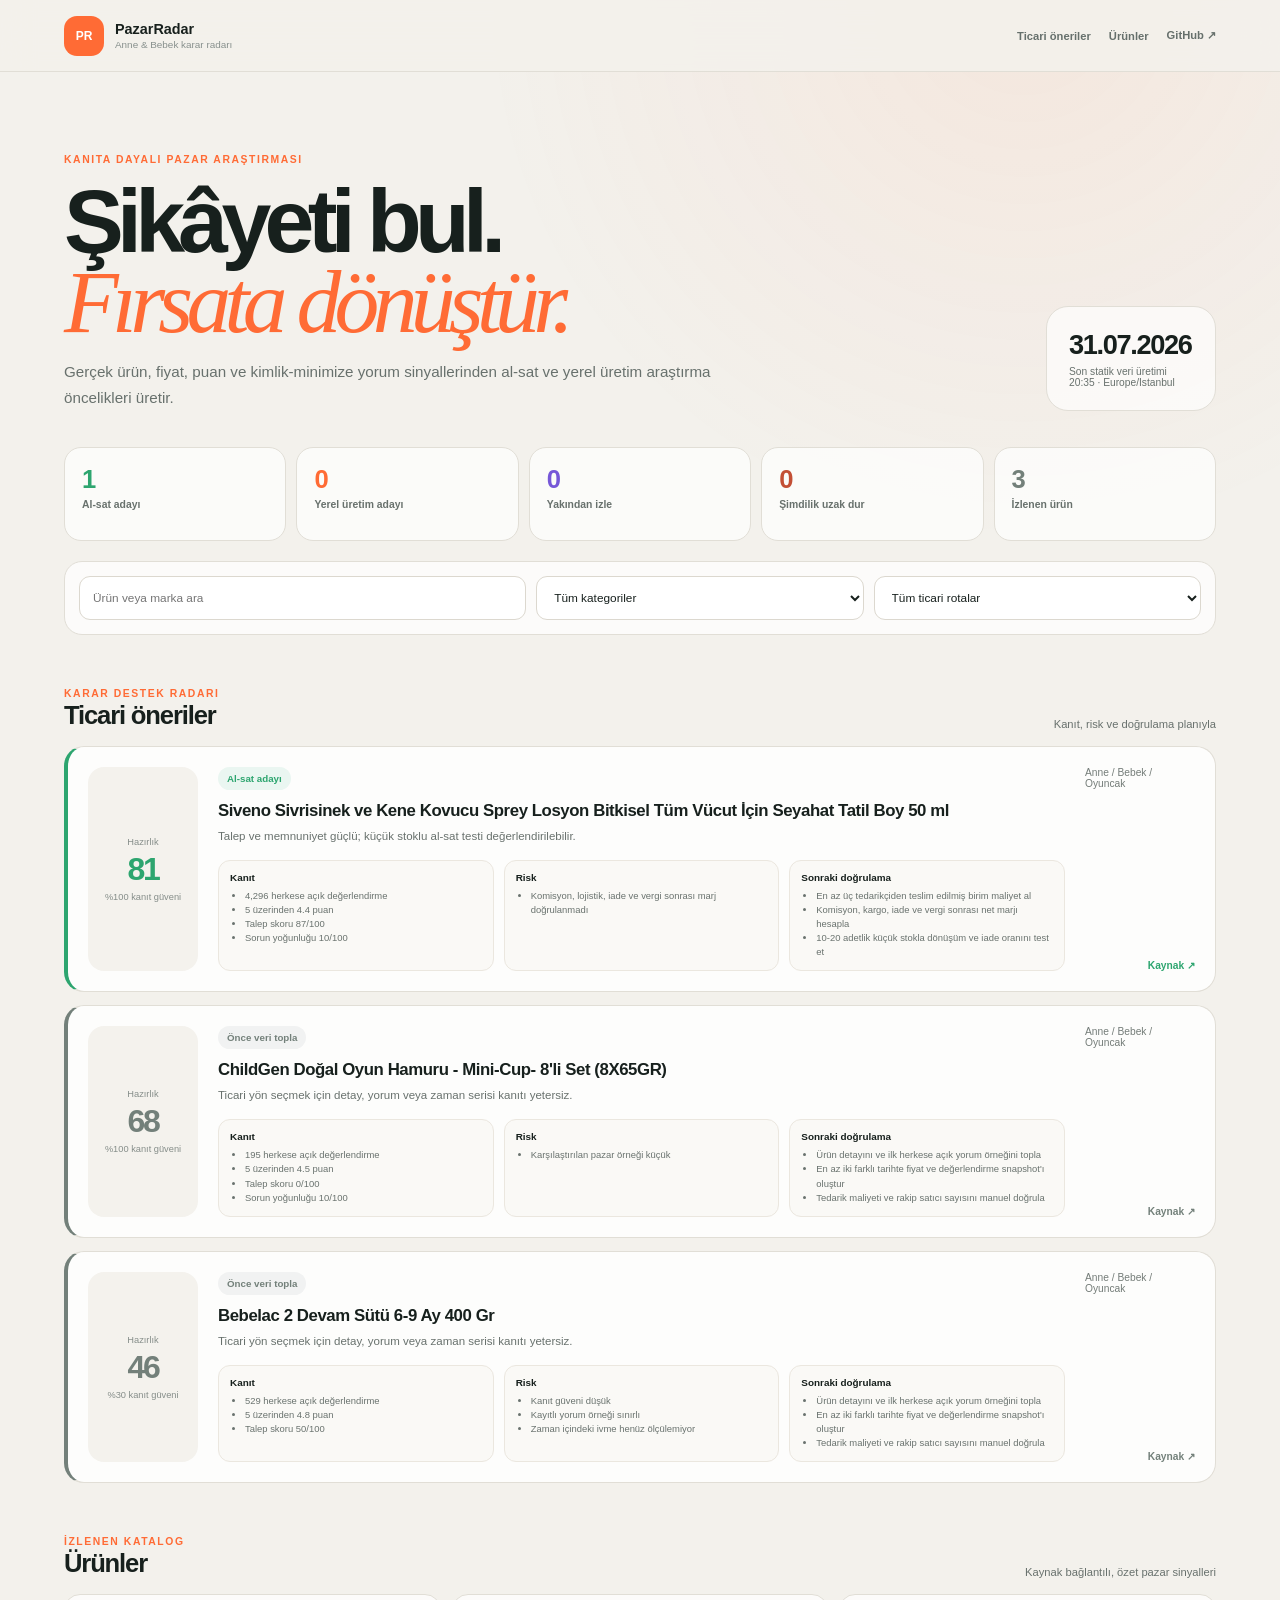
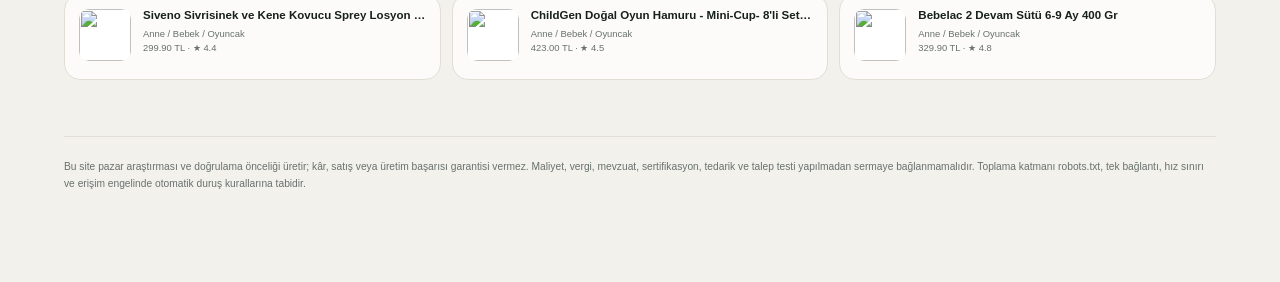
==== site/index.html @ e97edcff "feat: deliver PazarRadar v2 on GitHub" ====
<!doctype html>
<html lang="tr">
<head>
    <meta charset="utf-8">
    <meta name="viewport" content="width=device-width, initial-scale=1">
    <meta name="description" content="Anne ve bebek pazarında kanıta dayalı fırsat araştırması">
    <title>PazarRadar · Anne & Bebek Fırsat Radarı</title>
    <style>
        :root { color-scheme: light; font-family: Inter, ui-sans-serif, -apple-system, BlinkMacSystemFont, "Segoe UI", sans-serif; color: #17201d; background: #f3f1ec; --ink:#17201d; --muted:#68716d; --line:#e1ded6; --orange:#ff6b35; --green:#2da56f; --violet:#7657d8; }
        * { box-sizing: border-box; }
        body { margin: 0; min-width: 320px; min-height: 100vh; background: radial-gradient(circle at 80% 0, rgba(255,107,53,.08), transparent 34rem), #f3f1ec; }
        a { color: inherit; text-decoration: none; }
        header { position: sticky; z-index: 10; top: 0; display: flex; align-items: center; justify-content: space-between; min-height: 72px; border-bottom: 1px solid var(--line); padding: 0 clamp(22px,5vw,76px); background: rgba(243,241,236,.9); backdrop-filter: blur(16px); }
        .brand { display: flex; align-items: center; gap: 11px; }
        .mark { display: grid; width: 40px; height: 40px; place-items: center; border-radius: 13px; color: white; background: var(--orange); font-size: .75rem; font-weight: 850; }
        .brand strong,.brand small { display:block; } .brand strong { font-size:.9rem; } .brand small { margin-top:2px; color:#87908c; font-size:.62rem; }
        header nav { display:flex; align-items:center; gap:18px; color:#66706c; font-size:.7rem; font-weight:700; }
        main { width:min(1380px,100%); margin:auto; padding:clamp(38px,6vw,78px) clamp(22px,5vw,76px) 90px; }
        .hero { display:grid; grid-template-columns:minmax(0,1fr) auto; align-items:end; gap:34px; margin-bottom:36px; }
        .tag { color:var(--orange); font-size:.65rem; font-weight:850; letter-spacing:.15em; }
        h1 { max-width:850px; margin:14px 0 16px; font-size:clamp(3rem,7vw,6.4rem); line-height:.9; letter-spacing:-.075em; }
        h1 em { color:var(--orange); font-family:Georgia,serif; font-weight:400; }
        .hero p { max-width:680px; margin:0; color:var(--muted); font-size:.95rem; line-height:1.7; }
        .stamp { min-width:170px; border:1px solid var(--line); border-radius:22px; padding:22px; background:rgba(255,255,255,.68); }
        .stamp strong,.stamp span { display:block; } .stamp strong { font-size:1.7rem; letter-spacing:-.05em; } .stamp span { margin-top:5px; color:var(--muted); font-size:.64rem; }
        .stats { display:grid; grid-template-columns:repeat(5,minmax(0,1fr)); gap:10px; margin-bottom:20px; }
        .stat { min-height:94px; border:1px solid var(--line); border-radius:17px; padding:17px; background:rgba(255,255,255,.72); }
        .stat strong,.stat span { display:block; } .stat strong { color:var(--accent,#73807a); font-size:1.6rem; letter-spacing:-.05em; } .stat span { margin-top:5px; color:var(--muted); font-size:.65rem; font-weight:700; }
        .filters { display:flex; gap:10px; margin:0 0 18px; border:1px solid var(--line); border-radius:18px; padding:14px; background:rgba(255,255,255,.74); }
        input,select { width:100%; height:44px; border:1px solid #dcd8cf; border-radius:11px; padding:0 13px; outline:0; color:var(--ink); background:#fff; font:inherit; font-size:.74rem; }
        input:focus,select:focus { border-color:var(--orange); box-shadow:0 0 0 3px rgba(255,107,53,.1); }
        .search { flex:1.4; } .filter { flex:1; }
        .section-heading { display:flex; align-items:end; justify-content:space-between; gap:20px; margin:48px 0 16px; }
        .section-heading h2 { margin:0; font-size:1.6rem; letter-spacing:-.045em; } .section-heading p { margin:0; color:var(--muted); font-size:.7rem; }
        .cards { display:grid; gap:13px; }
        .card { --accent:#73807a; display:grid; grid-template-columns:110px minmax(0,1fr) 110px; gap:20px; border:1px solid var(--line); border-left:4px solid var(--accent); border-radius:20px; padding:20px; background:rgba(255,255,255,.84); }
        .route-resale { --accent:var(--green); } .route-local_production { --accent:var(--orange); } .route-watch { --accent:var(--violet); } .route-avoid { --accent:#c34f35; }
        .score { display:grid; min-height:108px; place-content:center; border-radius:16px; text-align:center; background:#f4f2ed; } .score span,.score small { color:#858d89; font-size:.58rem; } .score strong { margin:4px 0; color:var(--accent); font-size:2rem; letter-spacing:-.07em; }
        .badge { display:inline-flex; border-radius:99px; padding:6px 9px; color:var(--accent); background:color-mix(in srgb,var(--accent) 10%,white); font-size:.61rem; font-weight:800; }
        .copy h3 { margin:11px 0 7px; font-size:1.05rem; letter-spacing:-.025em; } .copy>p { margin:0; color:var(--muted); font-size:.72rem; line-height:1.55; }
        .facts { display:grid; grid-template-columns:repeat(3,minmax(0,1fr)); gap:10px; margin-top:14px; } .facts div { border:1px solid #ebe7df; border-radius:12px; padding:11px; background:#faf9f6; } .facts b { display:block; margin-bottom:6px; font-size:.62rem; } .facts ul { margin:0; padding-left:15px; color:#69726e; font-size:.59rem; line-height:1.5; }
        .action { display:grid; align-content:space-between; justify-items:end; color:#747c78; font-size:.64rem; } .action a { color:var(--accent); font-weight:800; }
        .products { display:grid; grid-template-columns:repeat(3,minmax(0,1fr)); gap:11px; }
        .product { display:grid; grid-template-columns:52px minmax(0,1fr); gap:12px; border:1px solid var(--line); border-radius:16px; padding:14px; background:rgba(255,255,255,.76); } .product img { width:52px; height:52px; border-radius:10px; object-fit:contain; background:#fff; } .product h3 { overflow:hidden; margin:0 0 6px; font-size:.72rem; text-overflow:ellipsis; white-space:nowrap; } .product p { margin:0; color:var(--muted); font-size:.59rem; line-height:1.5; }
        .empty { border:1px dashed #cfc9bd; border-radius:18px; padding:36px; color:var(--muted); text-align:center; background:rgba(255,255,255,.5); }
        footer { margin-top:56px; border-top:1px solid var(--line); padding-top:22px; color:var(--muted); font-size:.64rem; line-height:1.6; }
        [hidden] { display:none!important; }
        @media(max-width:900px){ .stats{grid-template-columns:repeat(3,1fr)} .products{grid-template-columns:repeat(2,1fr)} .card{grid-template-columns:90px minmax(0,1fr)} .action{grid-column:2;display:flex;justify-content:space-between} .facts{grid-template-columns:1fr} }
        @media(max-width:620px){ header nav a:first-child{display:none} .hero{display:block}.stamp{margin-top:22px}.stats{grid-template-columns:repeat(2,1fr)}.filters{display:grid}.products{grid-template-columns:1fr}.card{display:block}.score{min-height:80px;margin-bottom:14px}.action{display:flex;margin-top:14px} }
    </style>
</head>
<body>
    <header><a class="brand" href="./"><span class="mark">PR</span><span><strong>PazarRadar</strong><small>Anne & Bebek karar radarı</small></span></a><nav><a href="#oneriler">Ticari öneriler</a><a href="#urunler">Ürünler</a><a href="https://github.com/ozcanr17/firsat_radar">GitHub ↗</a></nav></header>
    <main>
        <section class="hero"><div><span class="tag">KANITA DAYALI PAZAR ARAŞTIRMASI</span><h1>Şikâyeti bul.<br><em>Fırsata dönüştür.</em></h1><p>Gerçek ürün, fiyat, puan ve kimlik-minimize yorum sinyallerinden al-sat ve yerel üretim araştırma öncelikleri üretir.</p></div><div class="stamp"><strong>31.07.2026</strong><span>Son statik veri üretimi<br>20:35 · Europe/Istanbul</span></div></section>
        <section class="stats">
            <div class="stat" style="--accent:var(--green)"><strong>1</strong><span>Al-sat adayı</span></div>
            <div class="stat" style="--accent:var(--orange)"><strong>0</strong><span>Yerel üretim adayı</span></div>
            <div class="stat" style="--accent:var(--violet)"><strong>0</strong><span>Yakından izle</span></div>
            <div class="stat" style="--accent:#c34f35"><strong>0</strong><span>Şimdilik uzak dur</span></div>
            <div class="stat"><strong>3</strong><span>İzlenen ürün</span></div>
        </section>
        <section class="filters"><input id="search" class="search" type="search" placeholder="Ürün veya marka ara"><select id="category" class="filter"><option value="">Tüm kategoriler</option><option value="Anne / Bebek / Oyuncak">Anne / Bebek / Oyuncak</option></select><select id="route" class="filter"><option value="">Tüm ticari rotalar</option><option value="resale">Al-sat adayı</option><option value="local_production">Yerel üretim adayı</option><option value="watch">Yakından izle</option><option value="avoid">Şimdilik uzak dur</option><option value="research">Önce veri topla</option></select></section>
        <section id="oneriler"><div class="section-heading"><div><span class="tag">KARAR DESTEK RADARI</span><h2>Ticari öneriler</h2></div><p>Kanıt, risk ve doğrulama planıyla</p></div><div class="cards" id="recommendations">
            <article class="card route-resale" data-search="siveno sivrisinek ve kene kovucu sprey losyon bitkisel tüm vücut i̇çin seyahat tatil boy 50 ml anne / bebek / oyuncak" data-category="Anne / Bebek / Oyuncak" data-route="resale"><div class="score"><span>Hazırlık</span><strong>81</strong><small>%100 kanıt güveni</small></div><div class="copy"><span class="badge">Al-sat adayı</span><h3>Siveno Sivrisinek ve Kene Kovucu Sprey Losyon Bitkisel Tüm Vücut İçin Seyahat Tatil Boy 50 ml</h3><p>Talep ve memnuniyet güçlü; küçük stoklu al-sat testi değerlendirilebilir.</p><div class="facts"><div><b>Kanıt</b><ul><li>4,296 herkese açık değerlendirme</li><li>5 üzerinden 4.4 puan</li><li>Talep skoru 87/100</li><li>Sorun yoğunluğu 10/100</li></ul></div><div><b>Risk</b><ul><li>Komisyon, lojistik, iade ve vergi sonrası marj doğrulanmadı</li></ul></div><div><b>Sonraki doğrulama</b><ul><li>En az üç tedarikçiden teslim edilmiş birim maliyet al</li><li>Komisyon, kargo, iade ve vergi sonrası net marjı hesapla</li><li>10-20 adetlik küçük stokla dönüşüm ve iade oranını test et</li></ul></div></div></div><div class="action"><span>Anne / Bebek / Oyuncak</span><a href="https://www.hepsiburada.com/siveno-sivrisinek-ve-kene-kovucu-sprey-losyon-bitkisel-tum-vucut-icin-seyahat-tatil-boy-50-ml-pm-HBC0000468T0S" target="_blank" rel="noreferrer">Kaynak ↗</a></div></article><article class="card route-research" data-search="childgen doğal oyun hamuru - mini-cup- 8&#39;li set (8x65gr) anne / bebek / oyuncak" data-category="Anne / Bebek / Oyuncak" data-route="research"><div class="score"><span>Hazırlık</span><strong>68</strong><small>%100 kanıt güveni</small></div><div class="copy"><span class="badge">Önce veri topla</span><h3>ChildGen Doğal Oyun Hamuru - Mini-Cup- 8&#39;li Set (8X65GR)</h3><p>Ticari yön seçmek için detay, yorum veya zaman serisi kanıtı yetersiz.</p><div class="facts"><div><b>Kanıt</b><ul><li>195 herkese açık değerlendirme</li><li>5 üzerinden 4.5 puan</li><li>Talep skoru 0/100</li><li>Sorun yoğunluğu 10/100</li></ul></div><div><b>Risk</b><ul><li>Karşılaştırılan pazar örneği küçük</li></ul></div><div><b>Sonraki doğrulama</b><ul><li>Ürün detayını ve ilk herkese açık yorum örneğini topla</li><li>En az iki farklı tarihte fiyat ve değerlendirme snapshot&#39;ı oluştur</li><li>Tedarik maliyeti ve rakip satıcı sayısını manuel doğrula</li></ul></div></div></div><div class="action"><span>Anne / Bebek / Oyuncak</span><a href="https://www.hepsiburada.com/dogal-oyun-hamuru-mini-cup-8-li-set-8x65gr-pm-HBC00008K2H79" target="_blank" rel="noreferrer">Kaynak ↗</a></div></article><article class="card route-research" data-search="bebelac 2 devam sütü 6-9 ay 400 gr anne / bebek / oyuncak" data-category="Anne / Bebek / Oyuncak" data-route="research"><div class="score"><span>Hazırlık</span><strong>46</strong><small>%30 kanıt güveni</small></div><div class="copy"><span class="badge">Önce veri topla</span><h3>Bebelac 2 Devam Sütü 6-9 Ay 400 Gr</h3><p>Ticari yön seçmek için detay, yorum veya zaman serisi kanıtı yetersiz.</p><div class="facts"><div><b>Kanıt</b><ul><li>529 herkese açık değerlendirme</li><li>5 üzerinden 4.8 puan</li><li>Talep skoru 50/100</li></ul></div><div><b>Risk</b><ul><li>Kanıt güveni düşük</li><li>Kayıtlı yorum örneği sınırlı</li><li>Zaman içindeki ivme henüz ölçülemiyor</li></ul></div><div><b>Sonraki doğrulama</b><ul><li>Ürün detayını ve ilk herkese açık yorum örneğini topla</li><li>En az iki farklı tarihte fiyat ve değerlendirme snapshot&#39;ı oluştur</li><li>Tedarik maliyeti ve rakip satıcı sayısını manuel doğrula</li></ul></div></div></div><div class="action"><span>Anne / Bebek / Oyuncak</span><a href="https://www.hepsiburada.com/bebelac-2-devam-sutu-6-9-ay-400-gr-pm-HBC00001B6IL4" target="_blank" rel="noreferrer">Kaynak ↗</a></div></article>
            
        </div></section>
        <section id="urunler"><div class="section-heading"><div><span class="tag">İZLENEN KATALOG</span><h2>Ürünler</h2></div><p>Kaynak bağlantılı, özet pazar sinyalleri</p></div><div class="products" id="products"><a class="product" href="https://www.hepsiburada.com/siveno-sivrisinek-ve-kene-kovucu-sprey-losyon-bitkisel-tum-vucut-icin-seyahat-tatil-boy-50-ml-pm-HBC0000468T0S" target="_blank" rel="noreferrer" data-search="siveno sivrisinek ve kene kovucu sprey losyon bitkisel tüm vücut i̇çin seyahat tatil boy 50 ml siveno anne / bebek / oyuncak" data-category="Anne / Bebek / Oyuncak"><span><img src="https://productimages.hepsiburada.net/s/777/222-222/110001718764145.jpg/format:webp" alt=""></span><span><h3>Siveno Sivrisinek ve Kene Kovucu Sprey Losyon Bitkisel Tüm Vücut İçin Seyahat Tatil Boy 50 ml</h3><p>Anne / Bebek / Oyuncak<br>299.90 TL · ★ 4.4</p></span></a><a class="product" href="https://www.hepsiburada.com/dogal-oyun-hamuru-mini-cup-8-li-set-8x65gr-pm-HBC00008K2H79" target="_blank" rel="noreferrer" data-search="childgen doğal oyun hamuru - mini-cup- 8&#39;li set (8x65gr) childgen anne / bebek / oyuncak" data-category="Anne / Bebek / Oyuncak"><span><img src="https://productimages.hepsiburada.net/s/777/222-222/110001692011726.jpg/format:webp" alt=""></span><span><h3>ChildGen Doğal Oyun Hamuru - Mini-Cup- 8&#39;li Set (8X65GR)</h3><p>Anne / Bebek / Oyuncak<br>423.00 TL · ★ 4.5</p></span></a><a class="product" href="https://www.hepsiburada.com/bebelac-2-devam-sutu-6-9-ay-400-gr-pm-HBC00001B6IL4" target="_blank" rel="noreferrer" data-search="bebelac 2 devam sütü 6-9 ay 400 gr  anne / bebek / oyuncak" data-category="Anne / Bebek / Oyuncak"><span><img src="https://productimages.hepsiburada.net/s/777/222-222/110001144560811.jpg/format:webp" alt=""></span><span><h3>Bebelac 2 Devam Sütü 6-9 Ay 400 Gr</h3><p>Anne / Bebek / Oyuncak<br>329.90 TL · ★ 4.8</p></span></a></div></section>
        <footer>Bu site pazar araştırması ve doğrulama önceliği üretir; kâr, satış veya üretim başarısı garantisi vermez. Maliyet, vergi, mevzuat, sertifikasyon, tedarik ve talep testi yapılmadan sermaye bağlanmamalıdır. Toplama katmanı robots.txt, tek bağlantı, hız sınırı ve erişim engelinde otomatik duruş kurallarına tabidir.</footer>
    </main>
    <script>
        const search=document.getElementById('search');const category=document.getElementById('category');const route=document.getElementById('route');const apply=()=>{const q=search.value.toLocaleLowerCase('tr-TR').trim();document.querySelectorAll('[data-search]').forEach(card=>{const searchMatch=!q||card.dataset.search.includes(q);const categoryMatch=!category.value||card.dataset.category===category.value;const routeMatch=!card.dataset.route||!route.value||card.dataset.route===route.value;card.hidden=!(searchMatch&&categoryMatch&&routeMatch)});};search.addEventListener('input',apply);category.addEventListener('change',apply);route.addEventListener('change',apply);
    </script>
</body>
</html>
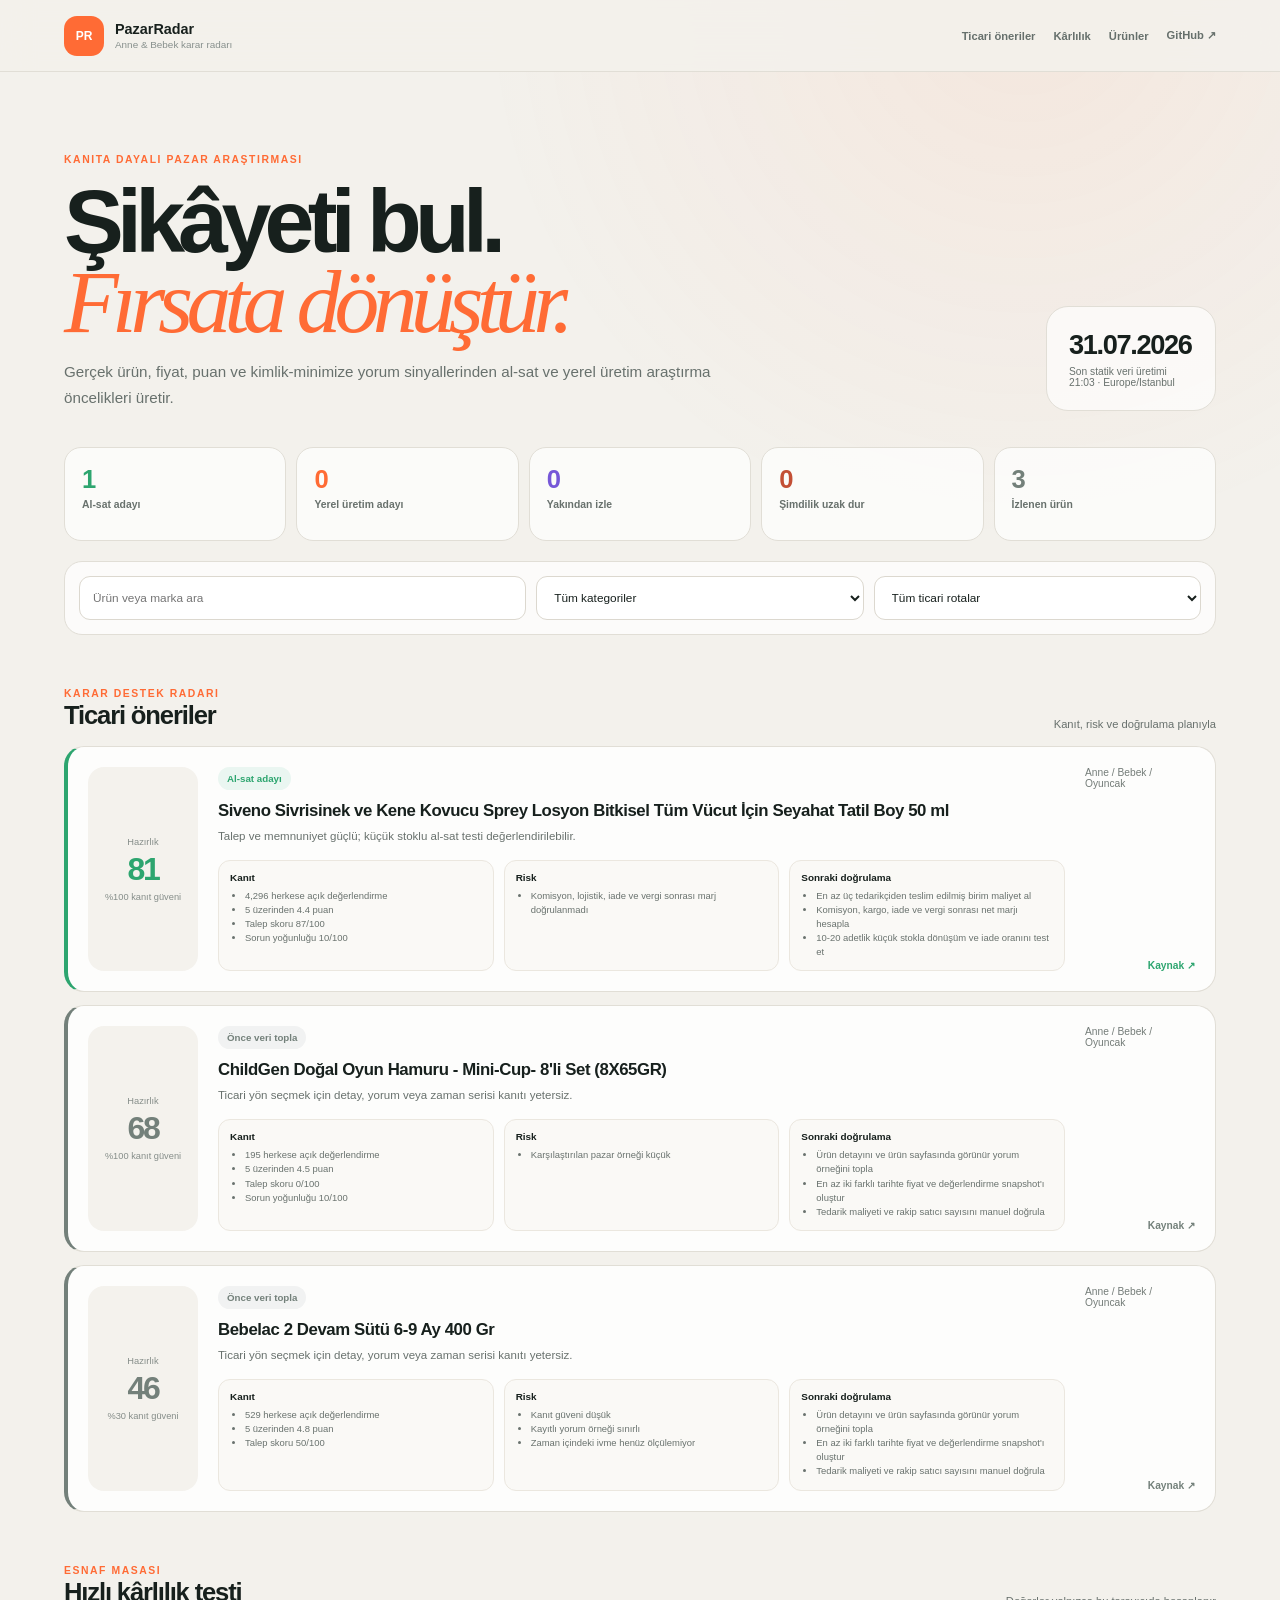
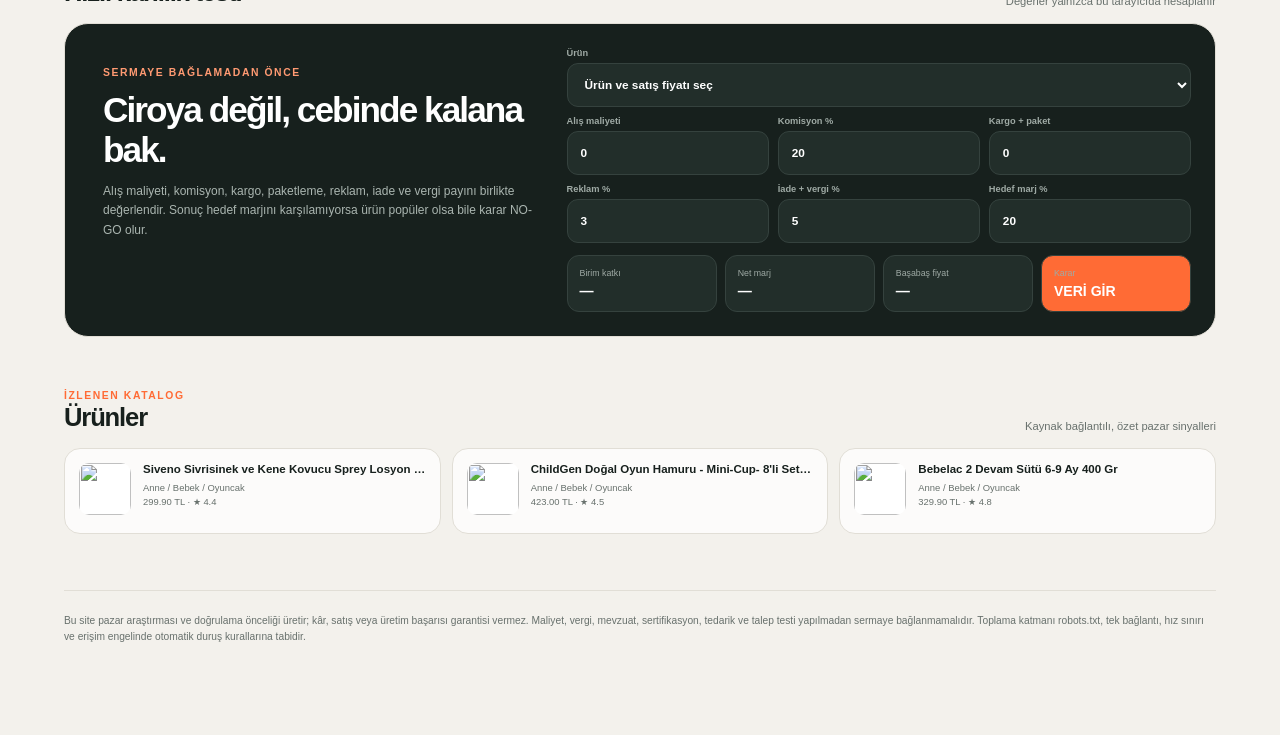
==== commit 19b3ea1f: "feat: add merchant trade desk and watchlist intelligence" ====
--- a/site/index.html
+++ b/site/index.html
@@ -38,21 +38,26 @@
         .score { display:grid; min-height:108px; place-content:center; border-radius:16px; text-align:center; background:#f4f2ed; } .score span,.score small { color:#858d89; font-size:.58rem; } .score strong { margin:4px 0; color:var(--accent); font-size:2rem; letter-spacing:-.07em; }
         .badge { display:inline-flex; border-radius:99px; padding:6px 9px; color:var(--accent); background:color-mix(in srgb,var(--accent) 10%,white); font-size:.61rem; font-weight:800; }
         .copy h3 { margin:11px 0 7px; font-size:1.05rem; letter-spacing:-.025em; } .copy>p { margin:0; color:var(--muted); font-size:.72rem; line-height:1.55; }
+        .mini-economics { display:flex; gap:8px; margin-top:12px; } .mini-economics span { border-radius:9px; padding:8px 10px; color:#5f6964; background:#eeece6; font-size:.59rem; font-weight:750; } .mini-economics .go { color:#fff; background:var(--green); } .mini-economics .no_go { color:#fff; background:var(--orange); }
         .facts { display:grid; grid-template-columns:repeat(3,minmax(0,1fr)); gap:10px; margin-top:14px; } .facts div { border:1px solid #ebe7df; border-radius:12px; padding:11px; background:#faf9f6; } .facts b { display:block; margin-bottom:6px; font-size:.62rem; } .facts ul { margin:0; padding-left:15px; color:#69726e; font-size:.59rem; line-height:1.5; }
         .action { display:grid; align-content:space-between; justify-items:end; color:#747c78; font-size:.64rem; } .action a { color:var(--accent); font-weight:800; }
         .products { display:grid; grid-template-columns:repeat(3,minmax(0,1fr)); gap:11px; }
         .product { display:grid; grid-template-columns:52px minmax(0,1fr); gap:12px; border:1px solid var(--line); border-radius:16px; padding:14px; background:rgba(255,255,255,.76); } .product img { width:52px; height:52px; border-radius:10px; object-fit:contain; background:#fff; } .product h3 { overflow:hidden; margin:0 0 6px; font-size:.72rem; text-overflow:ellipsis; white-space:nowrap; } .product p { margin:0; color:var(--muted); font-size:.59rem; line-height:1.5; }
         .empty { border:1px dashed #cfc9bd; border-radius:18px; padding:36px; color:var(--muted); text-align:center; background:rgba(255,255,255,.5); }
+        .calculator { display:grid; grid-template-columns:minmax(0,.85fr) minmax(0,1.15fr); gap:16px; border:1px solid var(--line); border-radius:24px; padding:24px; background:#17201d; color:#fff; }
+        .calculator-copy { padding:14px; } .calculator-copy .tag { color:#ff9a72; } .calculator-copy h2 { margin:10px 0 12px; font-size:2.2rem; letter-spacing:-.055em; } .calculator-copy p { color:#aab5b0; font-size:.75rem; line-height:1.65; }
+        .calculator-fields { display:grid; grid-template-columns:repeat(3,minmax(0,1fr)); gap:9px; } .calculator-fields label { display:grid; gap:5px; color:#9faaa5; font-size:.58rem; font-weight:750; } .calculator-fields label.wide { grid-column:1/-1; } .calculator-fields input,.calculator-fields select { border-color:#35423e; color:#fff; background:#222e2a; }
+        .calculator-result { display:grid; grid-template-columns:repeat(4,minmax(0,1fr)); gap:8px; margin-top:12px; } .calculator-result div { border:1px solid #35423e; border-radius:12px; padding:12px; background:#222e2a; } .calculator-result span,.calculator-result strong { display:block; } .calculator-result span { color:#9faaa5; font-size:.55rem; } .calculator-result strong { margin-top:5px; font-size:.88rem; } .calculator-result .decision { color:#fff; background:var(--orange); } .calculator-result .decision.go { background:var(--green); }
         footer { margin-top:56px; border-top:1px solid var(--line); padding-top:22px; color:var(--muted); font-size:.64rem; line-height:1.6; }
         [hidden] { display:none!important; }
-        @media(max-width:900px){ .stats{grid-template-columns:repeat(3,1fr)} .products{grid-template-columns:repeat(2,1fr)} .card{grid-template-columns:90px minmax(0,1fr)} .action{grid-column:2;display:flex;justify-content:space-between} .facts{grid-template-columns:1fr} }
-        @media(max-width:620px){ header nav a:first-child{display:none} .hero{display:block}.stamp{margin-top:22px}.stats{grid-template-columns:repeat(2,1fr)}.filters{display:grid}.products{grid-template-columns:1fr}.card{display:block}.score{min-height:80px;margin-bottom:14px}.action{display:flex;margin-top:14px} }
+        @media(max-width:900px){ .stats{grid-template-columns:repeat(3,1fr)} .products{grid-template-columns:repeat(2,1fr)} .card{grid-template-columns:90px minmax(0,1fr)} .action{grid-column:2;display:flex;justify-content:space-between} .facts{grid-template-columns:1fr} .calculator{grid-template-columns:1fr} }
+        @media(max-width:620px){ header nav a:first-child{display:none} .hero{display:block}.stamp{margin-top:22px}.stats{grid-template-columns:repeat(2,1fr)}.filters{display:grid}.products{grid-template-columns:1fr}.card{display:block}.score{min-height:80px;margin-bottom:14px}.action{display:flex;margin-top:14px}.calculator{padding:14px}.calculator-fields{grid-template-columns:repeat(2,1fr)}.calculator-result{grid-template-columns:repeat(2,1fr)} }
     </style>
 </head>
 <body>
-    <header><a class="brand" href="./"><span class="mark">PR</span><span><strong>PazarRadar</strong><small>Anne & Bebek karar radarı</small></span></a><nav><a href="#oneriler">Ticari öneriler</a><a href="#urunler">Ürünler</a><a href="https://github.com/ozcanr17/firsat_radar">GitHub ↗</a></nav></header>
+    <header><a class="brand" href="./"><span class="mark">PR</span><span><strong>PazarRadar</strong><small>Anne & Bebek karar radarı</small></span></a><nav><a href="#oneriler">Ticari öneriler</a><a href="#hesap">Kârlılık</a><a href="#urunler">Ürünler</a><a href="https://github.com/ozcanr17/firsat_radar">GitHub ↗</a></nav></header>
     <main>
-        <section class="hero"><div><span class="tag">KANITA DAYALI PAZAR ARAŞTIRMASI</span><h1>Şikâyeti bul.<br><em>Fırsata dönüştür.</em></h1><p>Gerçek ürün, fiyat, puan ve kimlik-minimize yorum sinyallerinden al-sat ve yerel üretim araştırma öncelikleri üretir.</p></div><div class="stamp"><strong>31.07.2026</strong><span>Son statik veri üretimi<br>20:35 · Europe/Istanbul</span></div></section>
+        <section class="hero"><div><span class="tag">KANITA DAYALI PAZAR ARAŞTIRMASI</span><h1>Şikâyeti bul.<br><em>Fırsata dönüştür.</em></h1><p>Gerçek ürün, fiyat, puan ve kimlik-minimize yorum sinyallerinden al-sat ve yerel üretim araştırma öncelikleri üretir.</p></div><div class="stamp"><strong>31.07.2026</strong><span>Son statik veri üretimi<br>21:03 · Europe/Istanbul</span></div></section>
         <section class="stats">
             <div class="stat" style="--accent:var(--green)"><strong>1</strong><span>Al-sat adayı</span></div>
             <div class="stat" style="--accent:var(--orange)"><strong>0</strong><span>Yerel üretim adayı</span></div>
@@ -62,14 +67,16 @@
         </section>
         <section class="filters"><input id="search" class="search" type="search" placeholder="Ürün veya marka ara"><select id="category" class="filter"><option value="">Tüm kategoriler</option><option value="Anne / Bebek / Oyuncak">Anne / Bebek / Oyuncak</option></select><select id="route" class="filter"><option value="">Tüm ticari rotalar</option><option value="resale">Al-sat adayı</option><option value="local_production">Yerel üretim adayı</option><option value="watch">Yakından izle</option><option value="avoid">Şimdilik uzak dur</option><option value="research">Önce veri topla</option></select></section>
         <section id="oneriler"><div class="section-heading"><div><span class="tag">KARAR DESTEK RADARI</span><h2>Ticari öneriler</h2></div><p>Kanıt, risk ve doğrulama planıyla</p></div><div class="cards" id="recommendations">
-            <article class="card route-resale" data-search="siveno sivrisinek ve kene kovucu sprey losyon bitkisel tüm vücut i̇çin seyahat tatil boy 50 ml anne / bebek / oyuncak" data-category="Anne / Bebek / Oyuncak" data-route="resale"><div class="score"><span>Hazırlık</span><strong>81</strong><small>%100 kanıt güveni</small></div><div class="copy"><span class="badge">Al-sat adayı</span><h3>Siveno Sivrisinek ve Kene Kovucu Sprey Losyon Bitkisel Tüm Vücut İçin Seyahat Tatil Boy 50 ml</h3><p>Talep ve memnuniyet güçlü; küçük stoklu al-sat testi değerlendirilebilir.</p><div class="facts"><div><b>Kanıt</b><ul><li>4,296 herkese açık değerlendirme</li><li>5 üzerinden 4.4 puan</li><li>Talep skoru 87/100</li><li>Sorun yoğunluğu 10/100</li></ul></div><div><b>Risk</b><ul><li>Komisyon, lojistik, iade ve vergi sonrası marj doğrulanmadı</li></ul></div><div><b>Sonraki doğrulama</b><ul><li>En az üç tedarikçiden teslim edilmiş birim maliyet al</li><li>Komisyon, kargo, iade ve vergi sonrası net marjı hesapla</li><li>10-20 adetlik küçük stokla dönüşüm ve iade oranını test et</li></ul></div></div></div><div class="action"><span>Anne / Bebek / Oyuncak</span><a href="https://www.hepsiburada.com/siveno-sivrisinek-ve-kene-kovucu-sprey-losyon-bitkisel-tum-vucut-icin-seyahat-tatil-boy-50-ml-pm-HBC0000468T0S" target="_blank" rel="noreferrer">Kaynak ↗</a></div></article><article class="card route-research" data-search="childgen doğal oyun hamuru - mini-cup- 8&#39;li set (8x65gr) anne / bebek / oyuncak" data-category="Anne / Bebek / Oyuncak" data-route="research"><div class="score"><span>Hazırlık</span><strong>68</strong><small>%100 kanıt güveni</small></div><div class="copy"><span class="badge">Önce veri topla</span><h3>ChildGen Doğal Oyun Hamuru - Mini-Cup- 8&#39;li Set (8X65GR)</h3><p>Ticari yön seçmek için detay, yorum veya zaman serisi kanıtı yetersiz.</p><div class="facts"><div><b>Kanıt</b><ul><li>195 herkese açık değerlendirme</li><li>5 üzerinden 4.5 puan</li><li>Talep skoru 0/100</li><li>Sorun yoğunluğu 10/100</li></ul></div><div><b>Risk</b><ul><li>Karşılaştırılan pazar örneği küçük</li></ul></div><div><b>Sonraki doğrulama</b><ul><li>Ürün detayını ve ilk herkese açık yorum örneğini topla</li><li>En az iki farklı tarihte fiyat ve değerlendirme snapshot&#39;ı oluştur</li><li>Tedarik maliyeti ve rakip satıcı sayısını manuel doğrula</li></ul></div></div></div><div class="action"><span>Anne / Bebek / Oyuncak</span><a href="https://www.hepsiburada.com/dogal-oyun-hamuru-mini-cup-8-li-set-8x65gr-pm-HBC00008K2H79" target="_blank" rel="noreferrer">Kaynak ↗</a></div></article><article class="card route-research" data-search="bebelac 2 devam sütü 6-9 ay 400 gr anne / bebek / oyuncak" data-category="Anne / Bebek / Oyuncak" data-route="research"><div class="score"><span>Hazırlık</span><strong>46</strong><small>%30 kanıt güveni</small></div><div class="copy"><span class="badge">Önce veri topla</span><h3>Bebelac 2 Devam Sütü 6-9 Ay 400 Gr</h3><p>Ticari yön seçmek için detay, yorum veya zaman serisi kanıtı yetersiz.</p><div class="facts"><div><b>Kanıt</b><ul><li>529 herkese açık değerlendirme</li><li>5 üzerinden 4.8 puan</li><li>Talep skoru 50/100</li></ul></div><div><b>Risk</b><ul><li>Kanıt güveni düşük</li><li>Kayıtlı yorum örneği sınırlı</li><li>Zaman içindeki ivme henüz ölçülemiyor</li></ul></div><div><b>Sonraki doğrulama</b><ul><li>Ürün detayını ve ilk herkese açık yorum örneğini topla</li><li>En az iki farklı tarihte fiyat ve değerlendirme snapshot&#39;ı oluştur</li><li>Tedarik maliyeti ve rakip satıcı sayısını manuel doğrula</li></ul></div></div></div><div class="action"><span>Anne / Bebek / Oyuncak</span><a href="https://www.hepsiburada.com/bebelac-2-devam-sutu-6-9-ay-400-gr-pm-HBC00001B6IL4" target="_blank" rel="noreferrer">Kaynak ↗</a></div></article>
+            <article class="card route-resale" data-search="siveno sivrisinek ve kene kovucu sprey losyon bitkisel tüm vücut i̇çin seyahat tatil boy 50 ml anne / bebek / oyuncak" data-category="Anne / Bebek / Oyuncak" data-route="resale"><div class="score"><span>Hazırlık</span><strong>81</strong><small>%100 kanıt güveni</small></div><div class="copy"><span class="badge">Al-sat adayı</span><h3>Siveno Sivrisinek ve Kene Kovucu Sprey Losyon Bitkisel Tüm Vücut İçin Seyahat Tatil Boy 50 ml</h3><p>Talep ve memnuniyet güçlü; küçük stoklu al-sat testi değerlendirilebilir.</p><div class="facts"><div><b>Kanıt</b><ul><li>4,296 herkese açık değerlendirme</li><li>5 üzerinden 4.4 puan</li><li>Talep skoru 87/100</li><li>Sorun yoğunluğu 10/100</li></ul></div><div><b>Risk</b><ul><li>Komisyon, lojistik, iade ve vergi sonrası marj doğrulanmadı</li></ul></div><div><b>Sonraki doğrulama</b><ul><li>En az üç tedarikçiden teslim edilmiş birim maliyet al</li><li>Komisyon, kargo, iade ve vergi sonrası net marjı hesapla</li><li>10-20 adetlik küçük stokla dönüşüm ve iade oranını test et</li></ul></div></div></div><div class="action"><span>Anne / Bebek / Oyuncak</span><a href="https://www.hepsiburada.com/siveno-sivrisinek-ve-kene-kovucu-sprey-losyon-bitkisel-tum-vucut-icin-seyahat-tatil-boy-50-ml-pm-HBC0000468T0S" target="_blank" rel="noreferrer">Kaynak ↗</a></div></article><article class="card route-research" data-search="childgen doğal oyun hamuru - mini-cup- 8&#39;li set (8x65gr) anne / bebek / oyuncak" data-category="Anne / Bebek / Oyuncak" data-route="research"><div class="score"><span>Hazırlık</span><strong>68</strong><small>%100 kanıt güveni</small></div><div class="copy"><span class="badge">Önce veri topla</span><h3>ChildGen Doğal Oyun Hamuru - Mini-Cup- 8&#39;li Set (8X65GR)</h3><p>Ticari yön seçmek için detay, yorum veya zaman serisi kanıtı yetersiz.</p><div class="facts"><div><b>Kanıt</b><ul><li>195 herkese açık değerlendirme</li><li>5 üzerinden 4.5 puan</li><li>Talep skoru 0/100</li><li>Sorun yoğunluğu 10/100</li></ul></div><div><b>Risk</b><ul><li>Karşılaştırılan pazar örneği küçük</li></ul></div><div><b>Sonraki doğrulama</b><ul><li>Ürün detayını ve ürün sayfasında görünür yorum örneğini topla</li><li>En az iki farklı tarihte fiyat ve değerlendirme snapshot&#39;ı oluştur</li><li>Tedarik maliyeti ve rakip satıcı sayısını manuel doğrula</li></ul></div></div></div><div class="action"><span>Anne / Bebek / Oyuncak</span><a href="https://www.hepsiburada.com/dogal-oyun-hamuru-mini-cup-8-li-set-8x65gr-pm-HBC00008K2H79" target="_blank" rel="noreferrer">Kaynak ↗</a></div></article><article class="card route-research" data-search="bebelac 2 devam sütü 6-9 ay 400 gr anne / bebek / oyuncak" data-category="Anne / Bebek / Oyuncak" data-route="research"><div class="score"><span>Hazırlık</span><strong>46</strong><small>%30 kanıt güveni</small></div><div class="copy"><span class="badge">Önce veri topla</span><h3>Bebelac 2 Devam Sütü 6-9 Ay 400 Gr</h3><p>Ticari yön seçmek için detay, yorum veya zaman serisi kanıtı yetersiz.</p><div class="facts"><div><b>Kanıt</b><ul><li>529 herkese açık değerlendirme</li><li>5 üzerinden 4.8 puan</li><li>Talep skoru 50/100</li></ul></div><div><b>Risk</b><ul><li>Kanıt güveni düşük</li><li>Kayıtlı yorum örneği sınırlı</li><li>Zaman içindeki ivme henüz ölçülemiyor</li></ul></div><div><b>Sonraki doğrulama</b><ul><li>Ürün detayını ve ürün sayfasında görünür yorum örneğini topla</li><li>En az iki farklı tarihte fiyat ve değerlendirme snapshot&#39;ı oluştur</li><li>Tedarik maliyeti ve rakip satıcı sayısını manuel doğrula</li></ul></div></div></div><div class="action"><span>Anne / Bebek / Oyuncak</span><a href="https://www.hepsiburada.com/bebelac-2-devam-sutu-6-9-ay-400-gr-pm-HBC00001B6IL4" target="_blank" rel="noreferrer">Kaynak ↗</a></div></article>
             
         </div></section>
+        <section id="hesap"><div class="section-heading"><div><span class="tag">ESNAF MASASI</span><h2>Hızlı kârlılık testi</h2></div><p>Değerler yalnızca bu tarayıcıda hesaplanır</p></div><div class="calculator"><div class="calculator-copy"><span class="tag">SERMAYE BAĞLAMADAN ÖNCE</span><h2>Ciroya değil, cebinde kalana bak.</h2><p>Alış maliyeti, komisyon, kargo, paketleme, reklam, iade ve vergi payını birlikte değerlendir. Sonuç hedef marjını karşılamıyorsa ürün popüler olsa bile karar NO-GO olur.</p></div><div><div class="calculator-fields"><label class="wide">Ürün<select id="calc-product"><option value="">Ürün ve satış fiyatı seç</option><option value="299.90">Siveno Sivrisinek ve Kene Kovucu Sprey Losyon Bitkisel Tüm Vücut İçin Seyahat Tatil Boy 50 ml · 299.90 TL</option><option value="423.00">ChildGen Doğal Oyun Hamuru - Mini-Cup- 8&#39;li Set (8X65GR) · 423.00 TL</option><option value="329.90">Bebelac 2 Devam Sütü 6-9 Ay 400 Gr · 329.90 TL</option></select></label><label>Alış maliyeti<input id="calc-cost" type="number" min="0" step="0.01" value="0"></label><label>Komisyon %<input id="calc-commission" type="number" min="0" max="99" step="0.1" value="20"></label><label>Kargo + paket<input id="calc-logistics" type="number" min="0" step="0.01" value="0"></label><label>Reklam %<input id="calc-ad" type="number" min="0" max="99" step="0.1" value="3"></label><label>İade + vergi %<input id="calc-risk" type="number" min="0" max="99" step="0.1" value="5"></label><label>Hedef marj %<input id="calc-target" type="number" min="0" max="99" step="0.1" value="20"></label></div><div class="calculator-result"><div><span>Birim katkı</span><strong id="calc-profit">—</strong></div><div><span>Net marj</span><strong id="calc-margin">—</strong></div><div><span>Başabaş fiyat</span><strong id="calc-break-even">—</strong></div><div class="decision" id="calc-decision"><span>Karar</span><strong>VERİ GİR</strong></div></div></div></div></section>
         <section id="urunler"><div class="section-heading"><div><span class="tag">İZLENEN KATALOG</span><h2>Ürünler</h2></div><p>Kaynak bağlantılı, özet pazar sinyalleri</p></div><div class="products" id="products"><a class="product" href="https://www.hepsiburada.com/siveno-sivrisinek-ve-kene-kovucu-sprey-losyon-bitkisel-tum-vucut-icin-seyahat-tatil-boy-50-ml-pm-HBC0000468T0S" target="_blank" rel="noreferrer" data-search="siveno sivrisinek ve kene kovucu sprey losyon bitkisel tüm vücut i̇çin seyahat tatil boy 50 ml siveno anne / bebek / oyuncak" data-category="Anne / Bebek / Oyuncak"><span><img src="https://productimages.hepsiburada.net/s/777/222-222/110001718764145.jpg/format:webp" alt=""></span><span><h3>Siveno Sivrisinek ve Kene Kovucu Sprey Losyon Bitkisel Tüm Vücut İçin Seyahat Tatil Boy 50 ml</h3><p>Anne / Bebek / Oyuncak<br>299.90 TL · ★ 4.4</p></span></a><a class="product" href="https://www.hepsiburada.com/dogal-oyun-hamuru-mini-cup-8-li-set-8x65gr-pm-HBC00008K2H79" target="_blank" rel="noreferrer" data-search="childgen doğal oyun hamuru - mini-cup- 8&#39;li set (8x65gr) childgen anne / bebek / oyuncak" data-category="Anne / Bebek / Oyuncak"><span><img src="https://productimages.hepsiburada.net/s/777/222-222/110001692011726.jpg/format:webp" alt=""></span><span><h3>ChildGen Doğal Oyun Hamuru - Mini-Cup- 8&#39;li Set (8X65GR)</h3><p>Anne / Bebek / Oyuncak<br>423.00 TL · ★ 4.5</p></span></a><a class="product" href="https://www.hepsiburada.com/bebelac-2-devam-sutu-6-9-ay-400-gr-pm-HBC00001B6IL4" target="_blank" rel="noreferrer" data-search="bebelac 2 devam sütü 6-9 ay 400 gr  anne / bebek / oyuncak" data-category="Anne / Bebek / Oyuncak"><span><img src="https://productimages.hepsiburada.net/s/777/222-222/110001144560811.jpg/format:webp" alt=""></span><span><h3>Bebelac 2 Devam Sütü 6-9 Ay 400 Gr</h3><p>Anne / Bebek / Oyuncak<br>329.90 TL · ★ 4.8</p></span></a></div></section>
         <footer>Bu site pazar araştırması ve doğrulama önceliği üretir; kâr, satış veya üretim başarısı garantisi vermez. Maliyet, vergi, mevzuat, sertifikasyon, tedarik ve talep testi yapılmadan sermaye bağlanmamalıdır. Toplama katmanı robots.txt, tek bağlantı, hız sınırı ve erişim engelinde otomatik duruş kurallarına tabidir.</footer>
     </main>
     <script>
         const search=document.getElementById('search');const category=document.getElementById('category');const route=document.getElementById('route');const apply=()=>{const q=search.value.toLocaleLowerCase('tr-TR').trim();document.querySelectorAll('[data-search]').forEach(card=>{const searchMatch=!q||card.dataset.search.includes(q);const categoryMatch=!category.value||card.dataset.category===category.value;const routeMatch=!card.dataset.route||!route.value||card.dataset.route===route.value;card.hidden=!(searchMatch&&categoryMatch&&routeMatch)});};search.addEventListener('input',apply);category.addEventListener('change',apply);route.addEventListener('change',apply);
+        const calcIds=['calc-product','calc-cost','calc-commission','calc-logistics','calc-ad','calc-risk','calc-target'];const calculate=()=>{const price=Number(document.getElementById('calc-product').value);const cost=Number(document.getElementById('calc-cost').value);const logistics=Number(document.getElementById('calc-logistics').value);const rate=(Number(document.getElementById('calc-commission').value)+Number(document.getElementById('calc-ad').value)+Number(document.getElementById('calc-risk').value))/100;const target=Number(document.getElementById('calc-target').value)/100;const denominator=1-rate;const profit=price?(price*(1-rate)-cost-logistics):0;const margin=price?profit/price:0;const breakEven=denominator>0?(cost+logistics)/denominator:0;document.getElementById('calc-profit').textContent=price?`${profit.toFixed(2)} TL`:'—';document.getElementById('calc-margin').textContent=price?`%${(margin*100).toFixed(1)}`:'—';document.getElementById('calc-break-even').textContent=price?`${breakEven.toFixed(2)} TL`:'—';const decision=document.getElementById('calc-decision');decision.classList.toggle('go',price>0&&profit>0&&margin>=target);decision.querySelector('strong').textContent=!price?'VERİ GİR':profit>0&&margin>=target?'GO':'NO-GO';};calcIds.forEach(id=>document.getElementById(id).addEventListener('input',calculate));
     </script>
 </body>
 </html>
